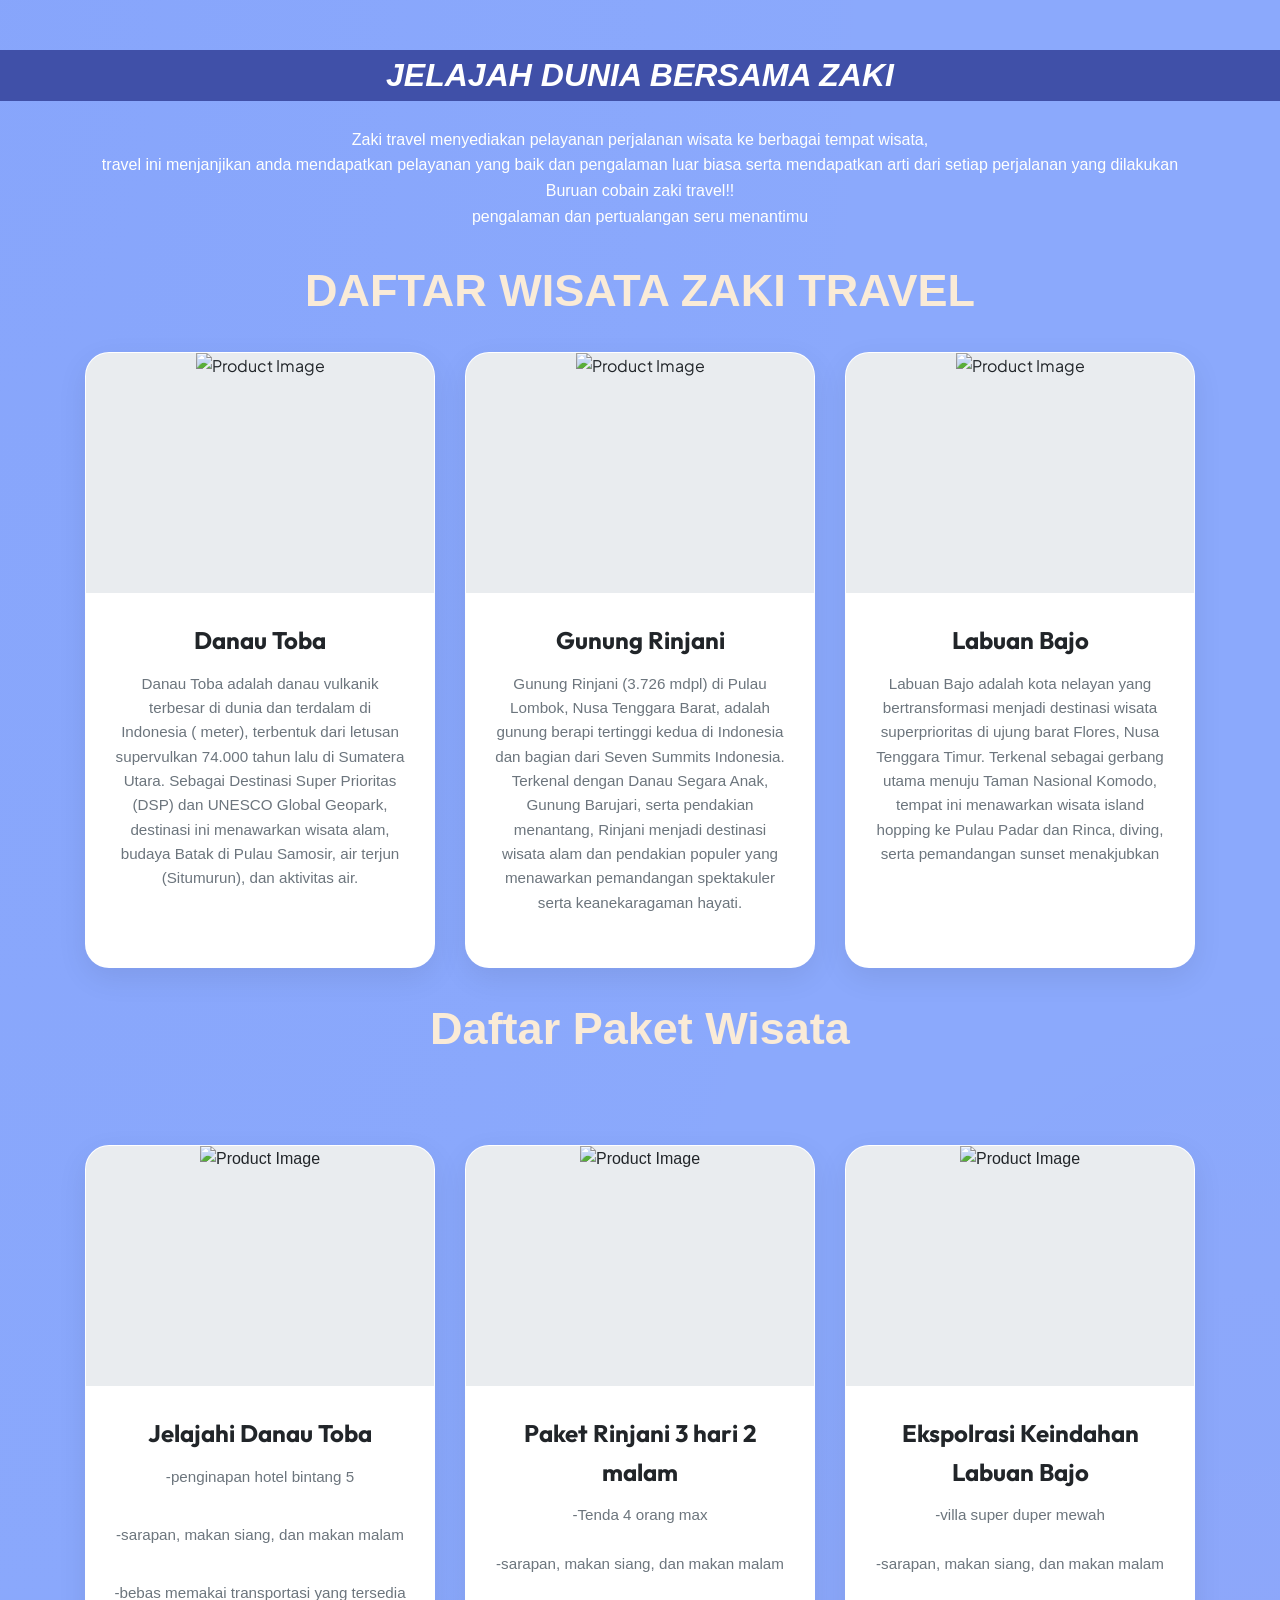
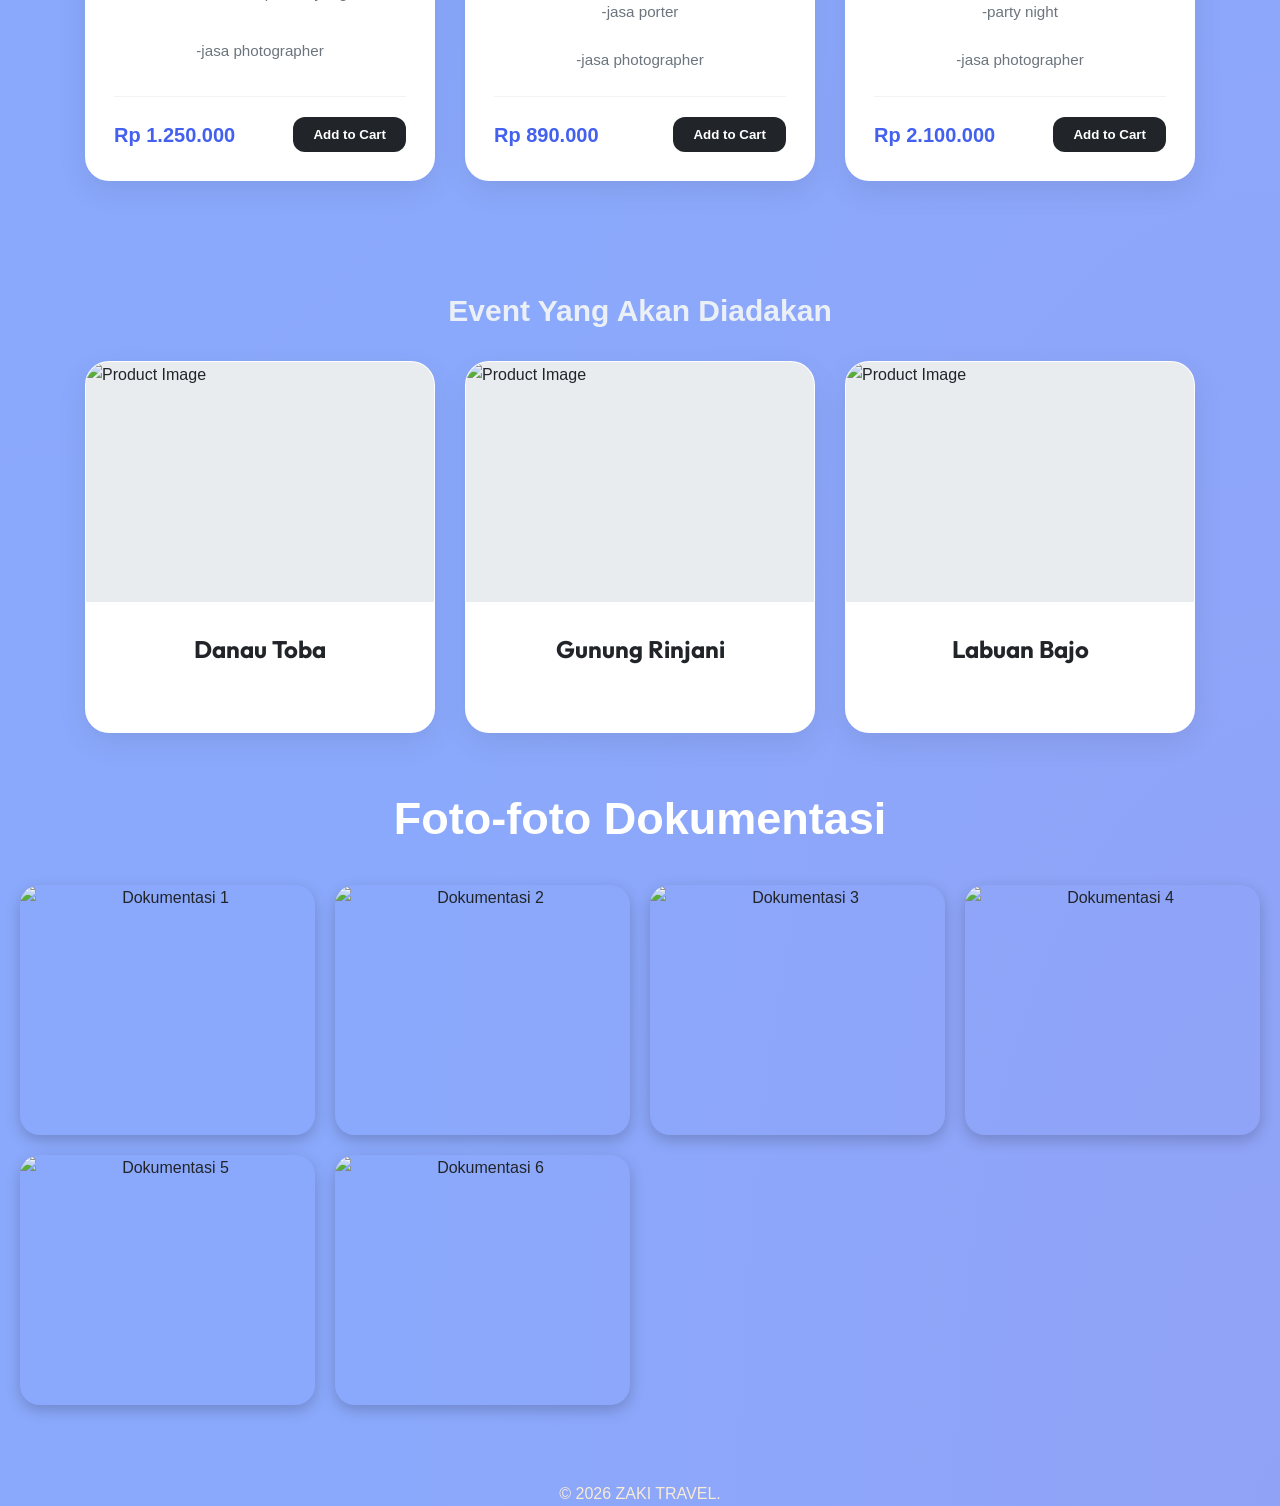
==== index.html @ 7171a6ab "menambahkan responsive mobile pada web" ====
<!DOCTYPE html>
<html lang="en">
<head>
    <meta charset="UTF-8">
    <meta name="viewport" content="width=device-width, initial-scale=1.0">
    <meta http-equiv=""X-UA-Compatible" content ="ie=ede">
    <title>Latihan minggu 4</title>
    <link rel="stylesheet" href="style1.css">
    <link
        href="https://fonts.googleapis.com/css2?family=Outfit:wght@300;400;600;800&family=Plus+Jakarta+Sans:wght@300;400;500;600;700&display=swap"
        rel="stylesheet">
</head>

<body>
    <header>
        <div style="background-color:rgb(64, 80, 168);"><h1><center><span style="color:rgb(255, 255, 255);">JELAJAH DUNIA BERSAMA ZAKI</span></center></h1></div>
        <br>
        <center><p>Zaki travel menyediakan pelayanan perjalanan wisata ke berbagai tempat wisata, </p></center>
        <center><p>travel ini menjanjikan anda mendapatkan pelayanan yang baik dan pengalaman luar biasa serta mendapatkan arti dari setiap perjalanan yang dilakukan</p></center>
        <center><p>Buruan cobain zaki travel!!</p></center>
        <center><p>pengalaman dan pertualangan seru menantimu</p></center>
        <br>
        <h2>DAFTAR WISATA ZAKI TRAVEL</h2>
        <br>
    </header>
    <main>
        <article>
        <main class="product-grid">
             <div class="product-card">
                <div class="image-box">
                    <img src="gambar random/dantob.jpg" alt="Product Image">
                </div>
                <div class="content">
                    <h2 class="nama-barang">Danau Toba</h2>
                    <p class="deskripsi-barang">Danau Toba adalah danau vulkanik terbesar di dunia dan terdalam di Indonesia (
 meter), terbentuk dari letusan supervulkan 74.000 tahun lalu di Sumatera Utara. Sebagai Destinasi Super Prioritas (DSP) dan UNESCO Global Geopark, destinasi ini menawarkan wisata alam, budaya Batak di Pulau Samosir, air terjun (Situmurun), dan aktivitas air. </p>
                </div>
            </div>

             <div class="product-card">
                <div class="image-box">
                    <img src="gambar random/gunung.webp" alt="Product Image">
                </div>
                <div class="content">
                    <h2 class="nama-barang">Gunung Rinjani</h2>
                    <p class="deskripsi-barang">Gunung Rinjani (3.726 mdpl) di Pulau Lombok, Nusa Tenggara Barat, adalah gunung berapi tertinggi kedua di Indonesia dan bagian dari Seven Summits Indonesia. Terkenal dengan Danau Segara Anak, Gunung Barujari, serta pendakian menantang, Rinjani menjadi destinasi wisata alam dan pendakian populer yang menawarkan pemandangan spektakuler serta keanekaragaman hayati. 
                    </p>
                </div>
            </div>

                         <div class="product-card">
                <div class="image-box">
                    <img src="gambar random/lajo.jpg" alt="Product Image">
                </div>
                <div class="content">
                    <h2 class="nama-barang">Labuan Bajo</h2>
                    <p class="deskripsi-barang">Labuan Bajo adalah kota nelayan yang bertransformasi menjadi destinasi wisata superprioritas di ujung barat Flores, Nusa Tenggara Timur. Terkenal sebagai gerbang utama menuju Taman Nasional Komodo, tempat ini menawarkan wisata island hopping ke Pulau Padar dan Rinca, diving, serta pemandangan sunset menakjubkan
                    </p>
                </div>
            </div>
        </main>
         
        </article>
        <section>
            <br>
            <h2>Daftar Paket Wisata</h2>
            <div class="page-wrapper">
 
        <main class="product-grid">
            <div class="product-card">
                <div class="image-box">
                    <img src="gambar random/dantob.jpg" alt="Product Image">
                </div>
                <div class="content">
                    <h2 class="nama-barang">Jelajahi Danau Toba</h2>
                    <p class="deskripsi-barang">-penginapan hotel bintang 5</p>
                    <p class="deskripsi-barang">-sarapan, makan siang, dan makan malam</p>
                    <p class="deskripsi-barang">-bebas memakai transportasi yang tersedia</p>
                    <p class="deskripsi-barang">-jasa photographer</p>
                    <div class="footer">
                        <span class="harga-barang">Rp 1.250.000</span>
                        <button class="buy-btn">Add to Cart</button>
                    </div>
                </div>
            </div>
 
            <div class="product-card">
                <div class="image-box">
                    <img src="gambar random/gunung.webp" alt="Product Image">
                </div>
                <div class="content">
                    <h2 class="nama-barang">Paket Rinjani 3 hari 2 malam</h2>
                    <p class="deskripsi-barang">-Tenda 4 orang max</p>
                    <p class="deskripsi-barang">-sarapan, makan siang, dan makan malam</p>
                    <p class="deskripsi-barang">-jasa porter</p>
                    <p class="deskripsi-barang">-jasa photographer</p>
                    <div class="footer">
                        <span class="harga-barang">Rp 890.000</span>
                        <button class="buy-btn">Add to Cart</button>
                    </div>
                </div>
            </div>
 
            <div class="product-card">
                <div class="image-box">
                    <img src="gambar random/lajo.jpg" alt="Product Image">
                </div>
                <div class="content">
                    <h2 class="nama-barang">Ekspolrasi Keindahan Labuan Bajo</h2>
                    <p class="deskripsi-barang">-villa super duper mewah</p>
                    <p class="deskripsi-barang">-sarapan, makan siang, dan makan malam</p>
                    <p class="deskripsi-barang">-party night</p>
                    <p class="deskripsi-barang">-jasa photographer</p>
                    <div class="footer">
                        <span class="harga-barang">Rp 2.100.000</span>
                        <button class="buy-btn">Add to Cart</button>
                    </div>
                </div>
            </div>
        </main>
    </div>
           
        </section>
        <br>
        <aside>
            <h3>Event Yang Akan Diadakan</h3>
            <br>
                    <main class="product-grid">
             <div class="product-card">
                <div class="image-box">
                    <img src="gambar random/lomba dantob.jpg" alt="Product Image">
                </div>
                <div class="content">
                    <h2 class="nama-barang">Danau Toba</h2>
                    <p class="deskripsi-barang">
                    </p>
                </div>
            </div>

             <div class="product-card">
                <div class="image-box">
                    <img src="gambar random/camp.jfif" alt="Product Image">
                </div>
                <div class="content">
                    <h2 class="nama-barang">Gunung Rinjani</h2>
                    <p class="deskripsi-barang">
                    </p>
                </div>
            </div>

                         <div class="product-card">
                <div class="image-box">
                    <img src="gambar random/tari.jpg" alt="Product Image">
                </div>
                <div class="content">
                    <h2 class="nama-barang">Labuan Bajo</h2>
                    <p class="deskripsi-barang">
                    </p>
                </div>
            </div>
        </main>
    <section class="dokumentasi">
    <h2>Foto-foto Dokumentasi</h2>

    <div class="galeri-grid">

        <div class="foto-item">
            <img src="gambar random/dantob.jpg" alt="Dokumentasi 1">
        </div>

        <div class="foto-item">
            <img src="gambar random/gunung.webp" alt="Dokumentasi 2">
        </div>

        <div class="foto-item">
            <img src="gambar random/lajo.jpg" alt="Dokumentasi 3">
        </div>

        <div class="foto-item">
            <img src="gambar random/lomba dantob.jpg" alt="Dokumentasi 4">
        </div>

        <div class="foto-item">
            <img src="gambar random/camp.jfif" alt="Dokumentasi 5">
        </div>

        <div class="foto-item">
            <img src="gambar random/tari.jpg" alt="Dokumentasi 6">
        </div>

    </div>
</section>

    <br>
    <footer>
        <P><center>&copy; 2026 ZAKI TRAVEL.</center></P>
    </footer>

</body>
</html>
---- style1.css ----
h1 {
    font-size: 36;
    text-align: center;
    margin-top: 50px;
    font-style:italic;
    font-family:'Gill Sans', 'Gill Sans MT', Calibri, 'Trebuchet MS', sans-serif;
    padding: 5;
}

ul {
    margin: 20px 0;
    padding: 0;
    list-style: none;
    color: rgb(124, 32, 211);
}

h2{
    font-family: 'Segoe UI', Tahoma, Geneva, Verdana, sans-serif;
    color: antiquewhite;
    text-align: center;
    font-size: 45px;
}

h3{
    text-align: center;
}
li {
    text-align: center;
}
p {
    font-size: 45;
    color: rgb(255, 255, 253);
    font-family: 'Trebuchet MS', 'Lucida Sans Unicode', 'Lucida Grande', 'Lucida Sans', Arial, sans-serif;
}

h3 {
    color: rgb(235, 240, 247);
    font-size: 30px;
}

footer {
    color: antiquewhite;
}

article{
    text-align: center;
}

section{
    text-align: center;
    font-family: 'Segoe UI', Tahoma, Geneva, Verdana, sans-serif;
}
 aside{
    font-family: 'Segoe UI', Tahoma, Geneva, Verdana, sans-serif;
 }

 /* Design System Variables */
:root {
    --primary: #4361ee;
    --primary-light: #4895ef;
    --secondary: #3f37c9;
    --accent: #f72585;
    --dark: #212529;
    --light: #f8f9fa;
    --white: #ffffff;
    --shadow: 0 10px 30px rgba(0, 0, 0, 0.08);
    --shadow-hover: 0 20px 50px rgba(67, 97, 238, 0.15);
    --transition: all 0.4s cubic-bezier(0.4, 0, 0.2, 1);
    --radius: 24px;
}
 
* {
    margin: 0;
    padding: 0;
    box-sizing: border-box;
}
 
body {
    background-color: #8ba9fc;
    font-family: 'Plus Jakarta Sans', sans-serif;
    background-image:
        radial-gradient(at 0% 0%, rgba(67, 97, 238, 0.05) 0px, transparent 50%),
        radial-gradient(at 100% 100%, rgba(247, 37, 133, 0.05) 0px, transparent 50%);
    color: var(--dark);
    line-height: 1.6;
    min-height: 100vh;
}
 
.page-wrapper {
    max-width: 1200px;
    margin: 0 auto;
    padding: 80px 20px;
}
 
 
.page-header {
    text-align: center;
    margin-bottom: 60px;
}
 
.page-header h1 {
    font-family: 'Outfit', sans-serif;
    font-size: 3rem;
    font-weight: 800;
    margin-bottom: 12px;
    color: var(--dark);
    letter-spacing: -1px;
}
 
.page-header .highlight {
    background: linear-gradient(90deg, var(--primary), var(--accent));
    -webkit-background-clip: text;
    -webkit-text-fill-color: transparent;
}
 
.page-header p {
    color: #6c757d;
    font-size: 1.1rem;
    font-weight: 500;
}
 
 
.product-grid {
    display: flex;
    flex-wrap: wrap;
    justify-content: center;
    gap: 30px;
}
 
 
.product-card {
    background: var(--white);
    width: 350px;
    border-radius: var(--radius);
    overflow: hidden;
    box-shadow: var(--shadow);
    transition: var(--transition);
    border: 1px solid rgba(255, 255, 255, 0.5);
    position: relative;
    display: flex;
    flex-direction: column;
}
 
.product-card:hover {
    transform: translateY(-12px);
    box-shadow: var(--shadow-hover);
}
 
.image-box {
    position: relative;
    height: 240px;
    overflow: hidden;
    background: #e9ecef;
}
 
.image-box img {
    width: 100%;
    height: 100%;
    object-fit: cover;
    transition: var(--transition);
}
 
.product-card:hover .image-box img {
    transform: scale(1.1);
}
 
.badge {
    position: absolute;
    top: 20px;
    right: 20px;
    background: var(--primary);
    color: var(--white);
    padding: 6px 16px;
    border-radius: 50px;
    font-size: 0.75rem;
    font-weight: 700;
    text-transform: uppercase;
    letter-spacing: 0.5px;
    box-shadow: 0 4px 12px rgba(67, 97, 238, 0.3);
}
 
.badge.sale {
    background: var(--accent);
    box-shadow: 0 4px 12px rgba(247, 37, 133, 0.3);
}
 
.content {
    padding: 28px;
    flex-grow: 1;
    display: flex;
    flex-direction: column;
}
 
.nama-barang {
    font-family: 'Outfit', sans-serif;
    font-size: 1.5rem;
    font-weight: 700;
    margin-bottom: 12px;
    color: var(--dark);
}
 
.deskripsi-barang {
    color: #6c757d;
    font-size: 0.95rem;
    margin-bottom: 24px;
    flex-grow: 1;
}
 
.footer {
    display: flex;
    align-items: center;
    justify-content: space-between;
    padding-top: 20px;
    border-top: 1px solid #f1f3f5;
}
 
.harga-barang {
    color: var(--primary);
    font-size: 1.25rem;
    font-weight: 800;
}
 
.buy-btn {
    background: var(--dark);
    color: var(--white);
    border: none;
    padding: 10px 20px;
    border-radius: 12px;
    font-weight: 600;
    cursor: pointer;
    transition: var(--transition);
}
 
.buy-btn:hover {
    background: var(--primary);
    transform: scale(1.05);
    box-shadow: 0 5px 15px rgba(67, 97, 238, 0.3);
}
 
@media (max-width: 768px) {
    .page-header h1 {
        font-size: 2.2rem;
    }
 
    .product-card {
        width: 100%;
        max-width: 400px;
    }
}

.tes {
    text-align: center;
}

/* FOTO DOKUMENTASI */

.dokumentasi {
    padding: 50px 20px;
    text-align: center;
}

.dokumentasi h2 {
    margin-bottom: 30px;
    color: white;
}

.galeri-grid {
    display: grid;
    grid-template-columns: repeat(auto-fit, minmax(250px, 1fr));
    gap: 20px;
}

.foto-item {
    overflow: hidden;
    border-radius: 20px;
    box-shadow: 0 5px 15px rgba(0,0,0,0.2);
    transition: 0.3s;
}

.foto-item img {
    width: 100%;
    height: 250px;
    object-fit: cover;
    display: block;
    transition: 0.3s;
}

.foto-item:hover img {
    transform: scale(1.08);
}

/* RESPONSIVE MOBILE */
@media screen and (max-width: 768px){

    h1{
        font-size: 24px;
        margin-top: 20px;
    }

    h2{
        font-size: 28px;
    }

    h3{
        font-size: 22px;
    }

    p{
        font-size: 16px;
        padding: 0 10px;
    }

    .product-grid{
        flex-direction: column;
        align-items: center;
        gap: 20px;
    }

    .product-card{
        width: 95%;
        max-width: 400px;
    }

    .content{
        padding: 20px;
    }

    .nama-barang{
        font-size: 1.2rem;
    }

    .deskripsi-barang{
        font-size: 0.9rem;
    }

    .footer{
        flex-direction: column;
        gap: 10px;
    }

    .buy-btn{
        width: 100%;
    }

    .galeri-grid{
        grid-template-columns: repeat(2,1fr);
        gap: 10px;
    }

    .foto-item img{
        height: 150px;
    }
}
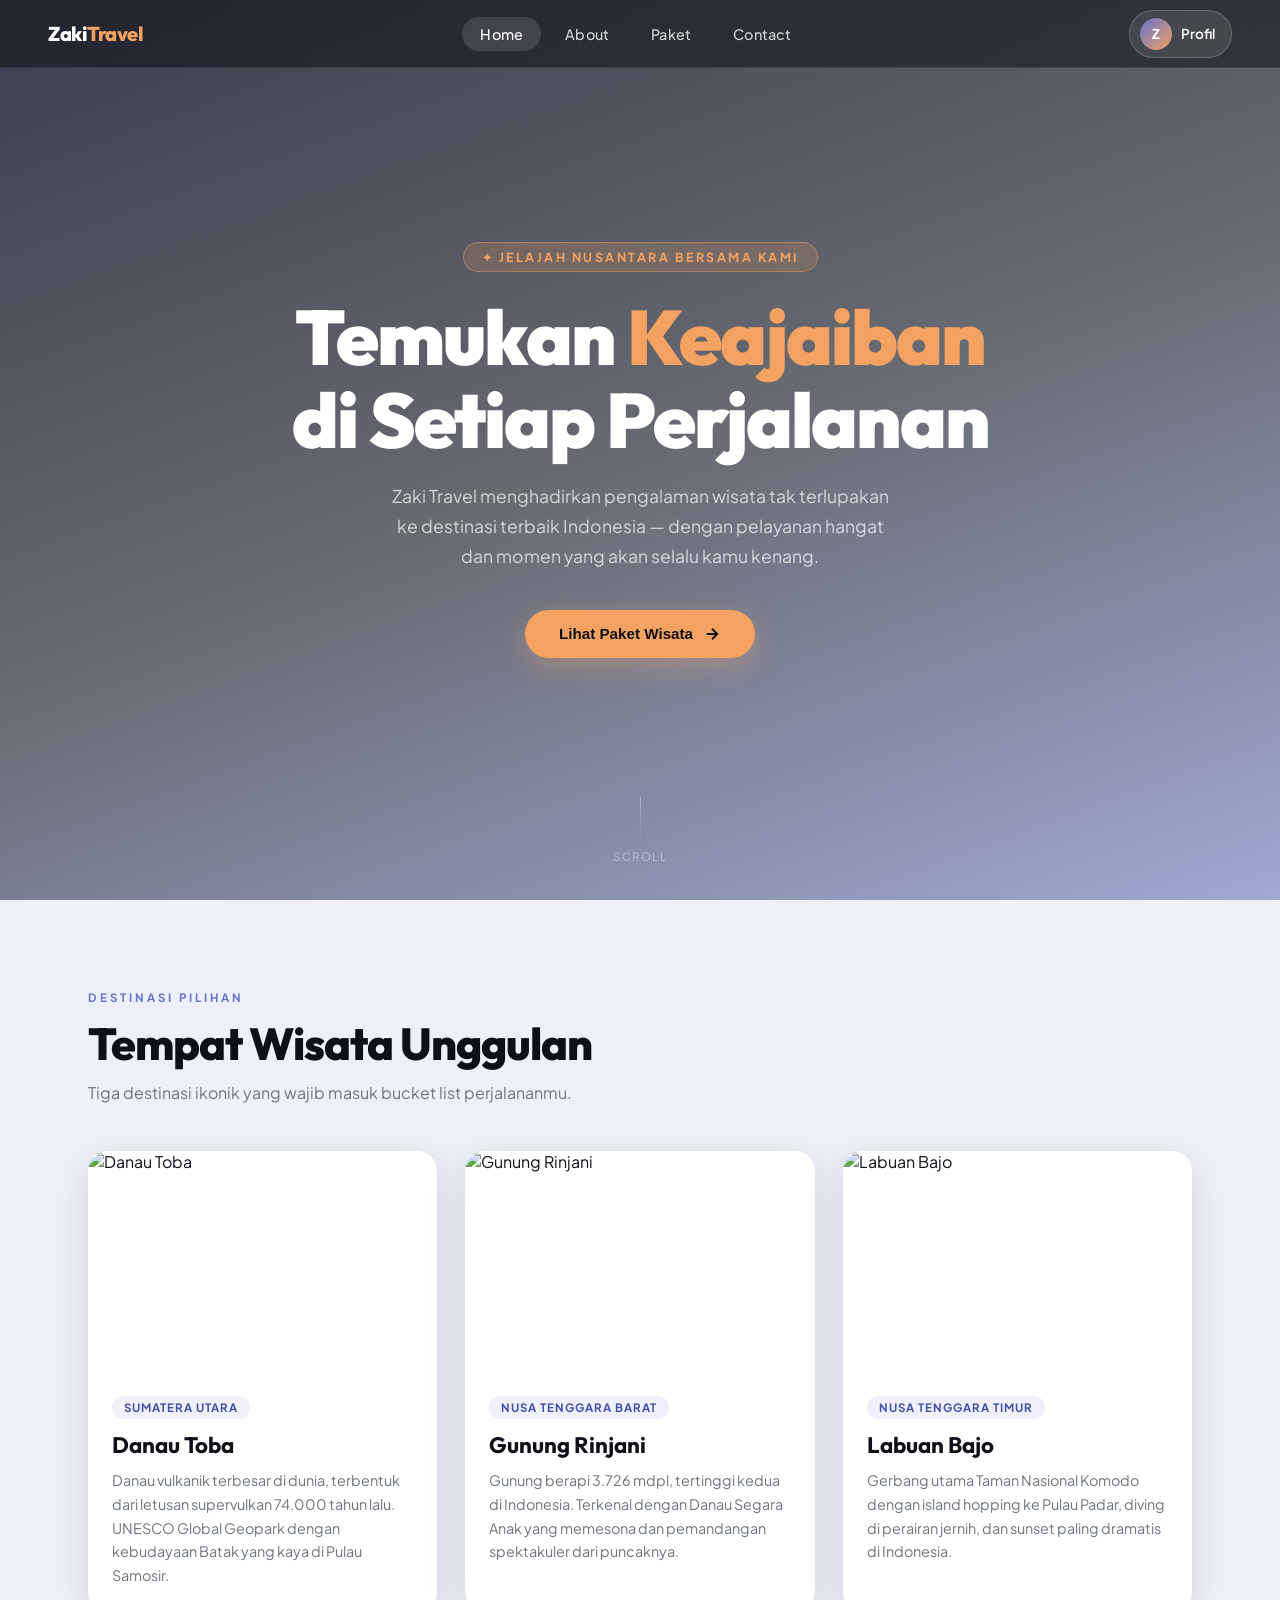
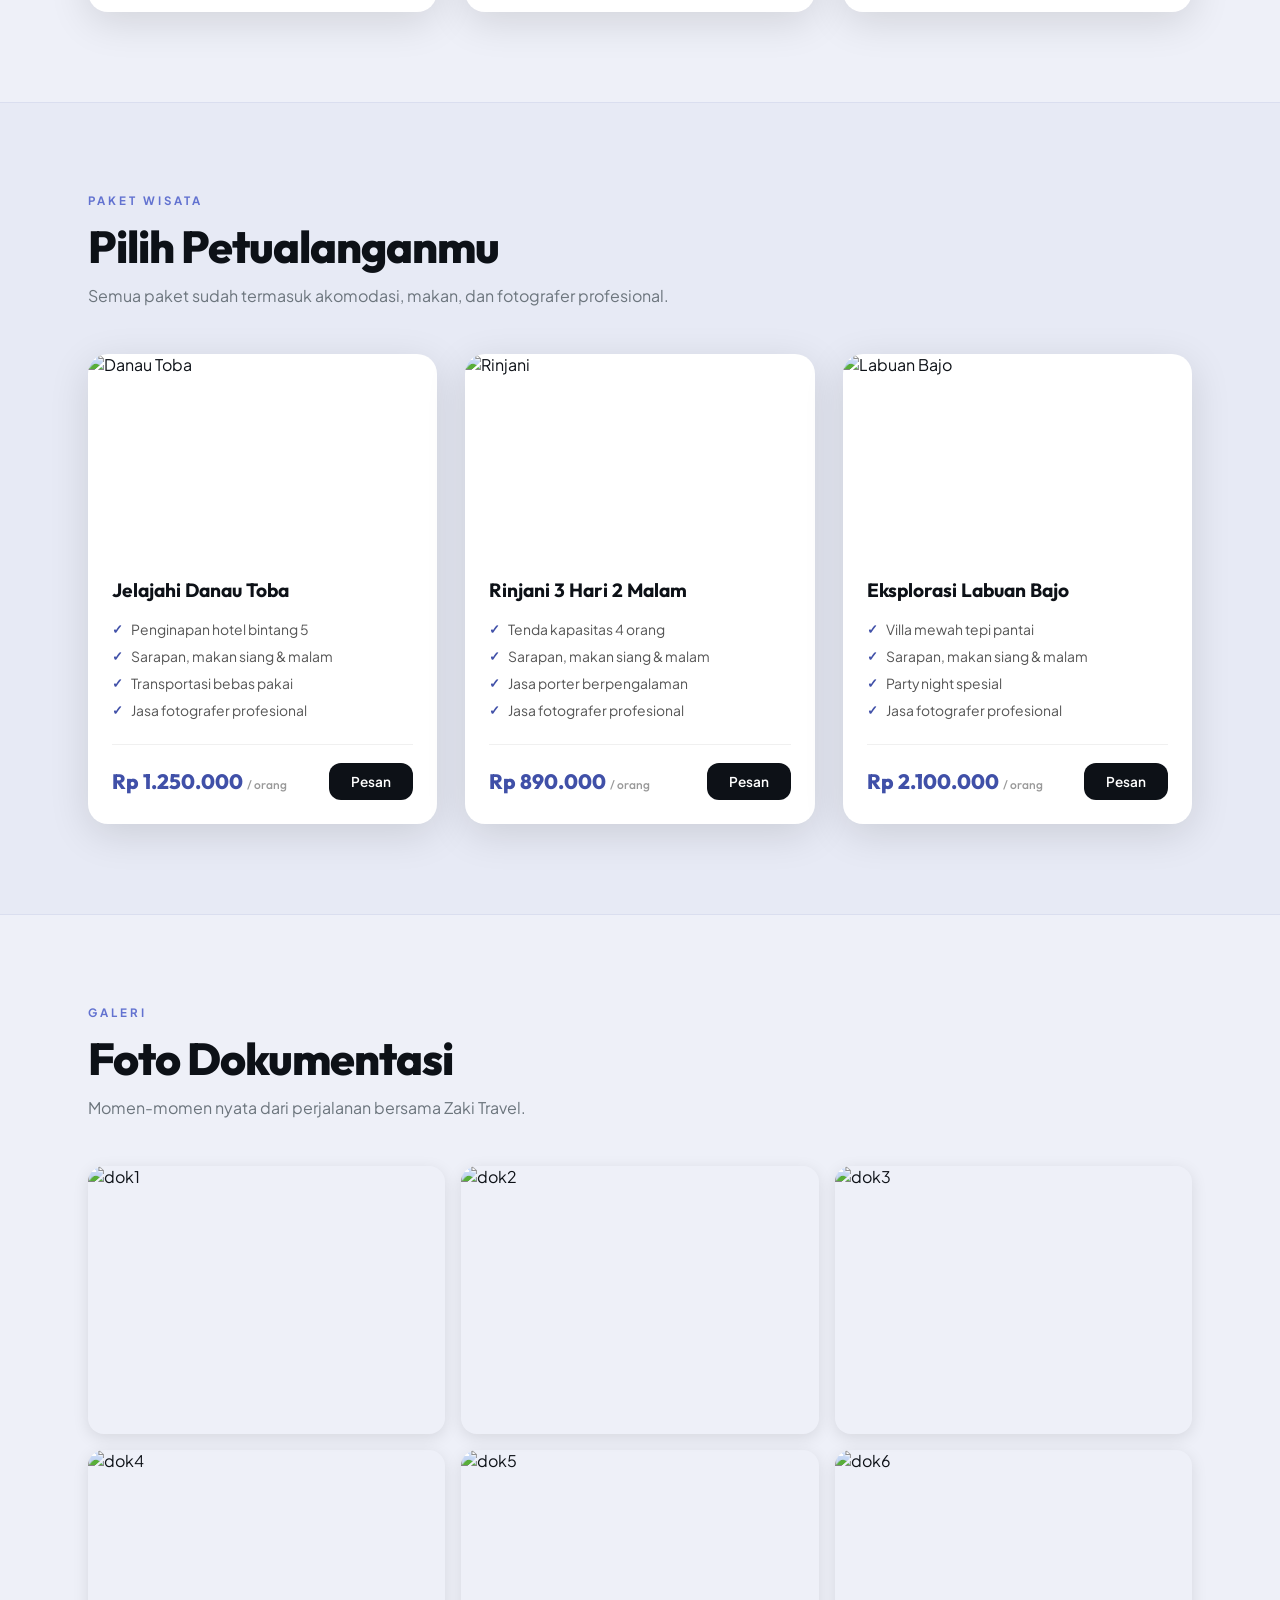
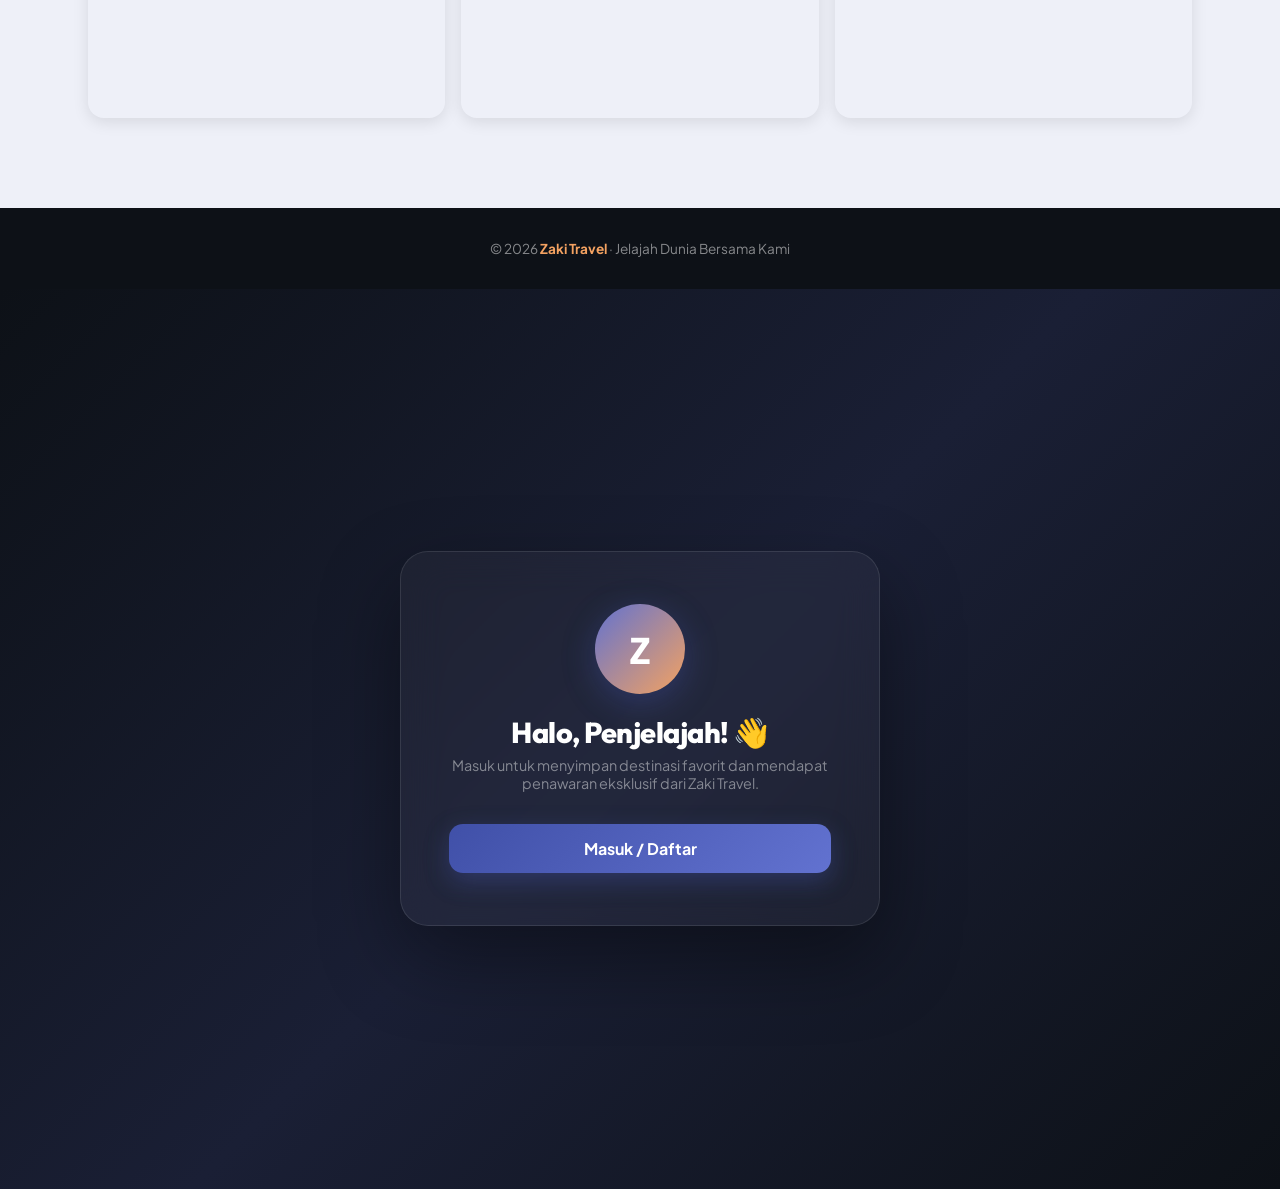
==== commit 9047cb13: "Mengupdate proyek jelajah dunia" ====
--- a/index.html
+++ b/index.html
@@ -1,200 +1,277 @@
 <!DOCTYPE html>
-<html lang="en">
+<html lang="id">
 <head>
     <meta charset="UTF-8">
     <meta name="viewport" content="width=device-width, initial-scale=1.0">
-    <meta http-equiv=""X-UA-Compatible" content ="ie=ede">
-    <title>Latihan minggu 4</title>
-    <link rel="stylesheet" href="style1.css">
-    <link
-        href="https://fonts.googleapis.com/css2?family=Outfit:wght@300;400;600;800&family=Plus+Jakarta+Sans:wght@300;400;500;600;700&display=swap"
-        rel="stylesheet">
+    <title>Jelajah Dunia Bersama Zaki</title>
+    <link href="https://fonts.googleapis.com/css2?family=Outfit:wght@300;400;600;800;900&family=Plus+Jakarta+Sans:wght@300;400;500;600;700&display=swap" rel="stylesheet">
+    <link rel="stylesheet" href="style.css">
 </head>
-
 <body>
-    <header>
-        <div style="background-color:rgb(64, 80, 168);"><h1><center><span style="color:rgb(255, 255, 255);">JELAJAH DUNIA BERSAMA ZAKI</span></center></h1></div>
-        <br>
-        <center><p>Zaki travel menyediakan pelayanan perjalanan wisata ke berbagai tempat wisata, </p></center>
-        <center><p>travel ini menjanjikan anda mendapatkan pelayanan yang baik dan pengalaman luar biasa serta mendapatkan arti dari setiap perjalanan yang dilakukan</p></center>
-        <center><p>Buruan cobain zaki travel!!</p></center>
-        <center><p>pengalaman dan pertualangan seru menantimu</p></center>
-        <br>
-        <h2>DAFTAR WISATA ZAKI TRAVEL</h2>
-        <br>
-    </header>
-    <main>
-        <article>
-        <main class="product-grid">
-             <div class="product-card">
-                <div class="image-box">
-                    <img src="gambar random/dantob.jpg" alt="Product Image">
-                </div>
-                <div class="content">
-                    <h2 class="nama-barang">Danau Toba</h2>
-                    <p class="deskripsi-barang">Danau Toba adalah danau vulkanik terbesar di dunia dan terdalam di Indonesia (
- meter), terbentuk dari letusan supervulkan 74.000 tahun lalu di Sumatera Utara. Sebagai Destinasi Super Prioritas (DSP) dan UNESCO Global Geopark, destinasi ini menawarkan wisata alam, budaya Batak di Pulau Samosir, air terjun (Situmurun), dan aktivitas air. </p>
-                </div>
-            </div>
-
-             <div class="product-card">
-                <div class="image-box">
-                    <img src="gambar random/gunung.webp" alt="Product Image">
-                </div>
-                <div class="content">
-                    <h2 class="nama-barang">Gunung Rinjani</h2>
-                    <p class="deskripsi-barang">Gunung Rinjani (3.726 mdpl) di Pulau Lombok, Nusa Tenggara Barat, adalah gunung berapi tertinggi kedua di Indonesia dan bagian dari Seven Summits Indonesia. Terkenal dengan Danau Segara Anak, Gunung Barujari, serta pendakian menantang, Rinjani menjadi destinasi wisata alam dan pendakian populer yang menawarkan pemandangan spektakuler serta keanekaragaman hayati. 
-                    </p>
-                </div>
-            </div>
-
-                         <div class="product-card">
-                <div class="image-box">
-                    <img src="gambar random/lajo.jpg" alt="Product Image">
-                </div>
-                <div class="content">
-                    <h2 class="nama-barang">Labuan Bajo</h2>
-                    <p class="deskripsi-barang">Labuan Bajo adalah kota nelayan yang bertransformasi menjadi destinasi wisata superprioritas di ujung barat Flores, Nusa Tenggara Timur. Terkenal sebagai gerbang utama menuju Taman Nasional Komodo, tempat ini menawarkan wisata island hopping ke Pulau Padar dan Rinca, diving, serta pemandangan sunset menakjubkan
-                    </p>
-                </div>
-            </div>
-        </main>
-         
-        </article>
-        <section>
-            <br>
-            <h2>Daftar Paket Wisata</h2>
-            <div class="page-wrapper">
- 
-        <main class="product-grid">
-            <div class="product-card">
-                <div class="image-box">
-                    <img src="gambar random/dantob.jpg" alt="Product Image">
-                </div>
-                <div class="content">
-                    <h2 class="nama-barang">Jelajahi Danau Toba</h2>
-                    <p class="deskripsi-barang">-penginapan hotel bintang 5</p>
-                    <p class="deskripsi-barang">-sarapan, makan siang, dan makan malam</p>
-                    <p class="deskripsi-barang">-bebas memakai transportasi yang tersedia</p>
-                    <p class="deskripsi-barang">-jasa photographer</p>
-                    <div class="footer">
-                        <span class="harga-barang">Rp 1.250.000</span>
-                        <button class="buy-btn">Add to Cart</button>
-                    </div>
-                </div>
-            </div>
- 
-            <div class="product-card">
-                <div class="image-box">
-                    <img src="gambar random/gunung.webp" alt="Product Image">
-                </div>
-                <div class="content">
-                    <h2 class="nama-barang">Paket Rinjani 3 hari 2 malam</h2>
-                    <p class="deskripsi-barang">-Tenda 4 orang max</p>
-                    <p class="deskripsi-barang">-sarapan, makan siang, dan makan malam</p>
-                    <p class="deskripsi-barang">-jasa porter</p>
-                    <p class="deskripsi-barang">-jasa photographer</p>
-                    <div class="footer">
-                        <span class="harga-barang">Rp 890.000</span>
-                        <button class="buy-btn">Add to Cart</button>
-                    </div>
-                </div>
-            </div>
- 
-            <div class="product-card">
-                <div class="image-box">
-                    <img src="gambar random/lajo.jpg" alt="Product Image">
-                </div>
-                <div class="content">
-                    <h2 class="nama-barang">Ekspolrasi Keindahan Labuan Bajo</h2>
-                    <p class="deskripsi-barang">-villa super duper mewah</p>
-                    <p class="deskripsi-barang">-sarapan, makan siang, dan makan malam</p>
-                    <p class="deskripsi-barang">-party night</p>
-                    <p class="deskripsi-barang">-jasa photographer</p>
-                    <div class="footer">
-                        <span class="harga-barang">Rp 2.100.000</span>
-                        <button class="buy-btn">Add to Cart</button>
-                    </div>
-                </div>
-            </div>
-        </main>
+
+<div id="main-page" class="page active">
+
+    <nav>
+        <div class="nav-logo">Zaki<span>Travel</span></div>
+        <ul>
+            <li><a href="#home" class="active">Home</a></li>
+            <li><a href="#about">About</a></li>
+            <li><a href="#product">Paket</a></li>
+            <li><a href="#contact">Contact</a></li>
+        </ul>
+        <button class="profile-btn" onclick="showProfile()">
+            <div class="profile-avatar">Z</div>
+            Profil
+        </button>
+    </nav>
+
+    <section class="hero" id="home">
+        <div class="hero-bg"></div>
+        <div class="hero-overlay"></div>
+        <div class="hero-content">
+            <div class="hero-eyebrow">✦ Jelajah Nusantara Bersama Kami</div>
+            <h1 class="hero-title">
+                Temukan <span class="gold">Keajaiban</span><br>di Setiap Perjalanan
+            </h1>
+            <p class="hero-sub">
+                Zaki Travel menghadirkan pengalaman wisata tak terlupakan ke destinasi terbaik Indonesia — dengan pelayanan hangat dan momen yang akan selalu kamu kenang.
+            </p>
+            <button class="hero-cta" onclick="document.getElementById('product').scrollIntoView({behavior:'smooth'})">
+                Lihat Paket Wisata
+                <svg width="18" height="18" fill="none" stroke="currentColor" stroke-width="2.5" viewBox="0 0 24 24">
+                    <path d="M5 12h14M12 5l7 7-7 7"/>
+                </svg>
+            </button>
+        </div>
+        <div class="hero-scroll">
+            <div class="scroll-line"></div>
+            scroll
+        </div>
+    </section>
+
+    <div class="main-content">
+
+        <div id="about" class="section">
+            <p class="section-label">Destinasi Pilihan</p>
+            <h2 class="section-title">Tempat Wisata Unggulan</h2>
+            <p class="section-sub">Tiga destinasi ikonik yang wajib masuk bucket list perjalananmu.</p>
+            <div class="card-grid">
+
+                <div class="dest-card">
+                    <div class="dest-img">
+                        <img src="https://images.unsplash.com/photo-1596422846543-75c6fc197f07?w=600&q=80" alt="Danau Toba">
+                    </div>
+                    <div class="dest-body">
+                        <span class="dest-tag">Sumatera Utara</span>
+                        <h3 class="dest-name">Danau Toba</h3>
+                        <p class="dest-desc">Danau vulkanik terbesar di dunia, terbentuk dari letusan supervulkan 74.000 tahun lalu. UNESCO Global Geopark dengan kebudayaan Batak yang kaya di Pulau Samosir.</p>
+                    </div>
+                </div>
+
+                <div class="dest-card">
+                    <div class="dest-img">
+                        <img src="https://images.unsplash.com/photo-1555400038-63f5ba517a47?w=600&q=80" alt="Gunung Rinjani">
+                    </div>
+                    <div class="dest-body">
+                        <span class="dest-tag">Nusa Tenggara Barat</span>
+                        <h3 class="dest-name">Gunung Rinjani</h3>
+                        <p class="dest-desc">Gunung berapi 3.726 mdpl, tertinggi kedua di Indonesia. Terkenal dengan Danau Segara Anak yang memesona dan pemandangan spektakuler dari puncaknya.</p>
+                    </div>
+                </div>
+
+                <div class="dest-card">
+                    <div class="dest-img">
+                        <img src="https://images.unsplash.com/photo-1537996194471-e657df975ab4?w=600&q=80" alt="Labuan Bajo">
+                    </div>
+                    <div class="dest-body">
+                        <span class="dest-tag">Nusa Tenggara Timur</span>
+                        <h3 class="dest-name">Labuan Bajo</h3>
+                        <p class="dest-desc">Gerbang utama Taman Nasional Komodo dengan island hopping ke Pulau Padar, diving di perairan jernih, dan sunset paling dramatis di Indonesia.</p>
+                    </div>
+                </div>
+
+            </div>
+        </div>
+
+        <div id="product" style="background: rgba(64,80,168,0.04); border-top: 1px solid rgba(64,80,168,0.08); border-bottom: 1px solid rgba(64,80,168,0.08);">
+            <div class="section">
+                <p class="section-label">Paket Wisata</p>
+                <h2 class="section-title">Pilih Petualanganmu</h2>
+                <p class="section-sub">Semua paket sudah termasuk akomodasi, makan, dan fotografer profesional.</p>
+                <div class="card-grid">
+
+                    <div class="pkg-card">
+                        <div class="pkg-img">
+                            <img src="https://images.unsplash.com/photo-1596422846543-75c6fc197f07?w=600&q=80" alt="Danau Toba">
+                        </div>
+                        <div class="pkg-body">
+                            <h3 class="pkg-name">Jelajahi Danau Toba</h3>
+                            <ul class="pkg-features">
+                                <li>Penginapan hotel bintang 5</li>
+                                <li>Sarapan, makan siang & malam</li>
+                                <li>Transportasi bebas pakai</li>
+                                <li>Jasa fotografer profesional</li>
+                            </ul>
+                            <div class="pkg-footer">
+                                <div class="pkg-price">Rp 1.250.000 <span>/ orang</span></div>
+                                <button class="buy-btn">Pesan</button>
+                            </div>
+                        </div>
+                    </div>
+
+                    <div class="pkg-card">
+                        <div class="pkg-img">
+                            <img src="https://images.unsplash.com/photo-1555400038-63f5ba517a47?w=600&q=80" alt="Rinjani">
+                        </div>
+                        <div class="pkg-body">
+                            <h3 class="pkg-name">Rinjani 3 Hari 2 Malam</h3>
+                            <ul class="pkg-features">
+                                <li>Tenda kapasitas 4 orang</li>
+                                <li>Sarapan, makan siang & malam</li>
+                                <li>Jasa porter berpengalaman</li>
+                                <li>Jasa fotografer profesional</li>
+                            </ul>
+                            <div class="pkg-footer">
+                                <div class="pkg-price">Rp 890.000 <span>/ orang</span></div>
+                                <button class="buy-btn">Pesan</button>
+                            </div>
+                        </div>
+                    </div>
+
+                    <div class="pkg-card">
+                        <div class="pkg-img">
+                            <img src="https://images.unsplash.com/photo-1537996194471-e657df975ab4?w=600&q=80" alt="Labuan Bajo">
+                        </div>
+                        <div class="pkg-body">
+                            <h3 class="pkg-name">Eksplorasi Labuan Bajo</h3>
+                            <ul class="pkg-features">
+                                <li>Villa mewah tepi pantai</li>
+                                <li>Sarapan, makan siang & malam</li>
+                                <li>Party night spesial</li>
+                                <li>Jasa fotografer profesional</li>
+                            </ul>
+                            <div class="pkg-footer">
+                                <div class="pkg-price">Rp 2.100.000 <span>/ orang</span></div>
+                                <button class="buy-btn">Pesan</button>
+                            </div>
+                        </div>
+                    </div>
+
+                </div>
+            </div>
+        </div>
+
+        <div id="contact" class="section">
+            <p class="section-label">Galeri</p>
+            <h2 class="section-title">Foto Dokumentasi</h2>
+            <p class="section-sub">Momen-momen nyata dari perjalanan bersama Zaki Travel.</p>
+            <div class="galeri-grid">
+                <div class="foto-item"><img src="https://images.unsplash.com/photo-1596422846543-75c6fc197f07?w=600&q=80" alt="dok1"></div>
+                <div class="foto-item"><img src="https://images.unsplash.com/photo-1555400038-63f5ba517a47?w=600&q=80" alt="dok2"></div>
+                <div class="foto-item"><img src="https://images.unsplash.com/photo-1537996194471-e657df975ab4?w=600&q=80" alt="dok3"></div>
+                <div class="foto-item"><img src="https://images.unsplash.com/photo-1516690561799-46d8f74f9abf?w=600&q=80" alt="dok4"></div>
+                <div class="foto-item"><img src="https://images.unsplash.com/photo-1506905925346-21bda4d32df4?w=600&q=80" alt="dok5"></div>
+                <div class="foto-item"><img src="https://images.unsplash.com/photo-1518548419970-58e3b4079ab2?w=600&q=80" alt="dok6"></div>
+            </div>
+        </div>
+
     </div>
-           
-        </section>
-        <br>
-        <aside>
-            <h3>Event Yang Akan Diadakan</h3>
-            <br>
-                    <main class="product-grid">
-             <div class="product-card">
-                <div class="image-box">
-                    <img src="gambar random/lomba dantob.jpg" alt="Product Image">
-                </div>
-                <div class="content">
-                    <h2 class="nama-barang">Danau Toba</h2>
-                    <p class="deskripsi-barang">
-                    </p>
-                </div>
-            </div>
-
-             <div class="product-card">
-                <div class="image-box">
-                    <img src="gambar random/camp.jfif" alt="Product Image">
-                </div>
-                <div class="content">
-                    <h2 class="nama-barang">Gunung Rinjani</h2>
-                    <p class="deskripsi-barang">
-                    </p>
-                </div>
-            </div>
-
-                         <div class="product-card">
-                <div class="image-box">
-                    <img src="gambar random/tari.jpg" alt="Product Image">
-                </div>
-                <div class="content">
-                    <h2 class="nama-barang">Labuan Bajo</h2>
-                    <p class="deskripsi-barang">
-                    </p>
-                </div>
-            </div>
-        </main>
-    <section class="dokumentasi">
-    <h2>Foto-foto Dokumentasi</h2>
-
-    <div class="galeri-grid">
-
-        <div class="foto-item">
-            <img src="gambar random/dantob.jpg" alt="Dokumentasi 1">
-        </div>
-
-        <div class="foto-item">
-            <img src="gambar random/gunung.webp" alt="Dokumentasi 2">
-        </div>
-
-        <div class="foto-item">
-            <img src="gambar random/lajo.jpg" alt="Dokumentasi 3">
-        </div>
-
-        <div class="foto-item">
-            <img src="gambar random/lomba dantob.jpg" alt="Dokumentasi 4">
-        </div>
-
-        <div class="foto-item">
-            <img src="gambar random/camp.jfif" alt="Dokumentasi 5">
-        </div>
-
-        <div class="foto-item">
-            <img src="gambar random/tari.jpg" alt="Dokumentasi 6">
+
+    <footer>
+        <p>&copy; 2026 <strong>Zaki Travel</strong> · Jelajah Dunia Bersama Kami</p>
+    </footer>
+
+</div>
+
+
+<div id="profile-page" class="page">
+
+    <button class="back-btn" onclick="showMain()">
+        <svg width="16" height="16" fill="none" stroke="currentColor" stroke-width="2.5" viewBox="0 0 24 24">
+            <path d="M19 12H5M12 19l-7-7 7-7"/>
+        </svg>
+        Kembali
+    </button>
+
+    <div class="profile-card">
+
+        <div id="profile-default">
+            <div class="profile-big-avatar">Z</div>
+            <h2>Halo, Penjelajah! 👋</h2>
+            <p>Masuk untuk menyimpan destinasi favorit dan mendapat penawaran eksklusif dari Zaki Travel.</p>
+            <button class="signin-btn" onclick="showForm()">Masuk / Daftar</button>
+        </div>
+
+        <div class="signin-form" id="signin-form">
+            <h3 class="form-title">Buat Akun</h3>
+            <p class="form-sub">Lengkapi data diri kamu untuk memulai petualangan</p>
+
+            <div class="form-group">
+                <label>Nama Lengkap</label>
+                <input type="text" placeholder="Contoh: Muhammad Zaki">
+            </div>
+
+            <div class="form-row">
+                <div class="form-group">
+                    <label>Username</label>
+                    <input type="text" placeholder="zaki123">
+                </div>
+                <div class="form-group">
+                    <label>Nomor HP</label>
+                    <input type="tel" placeholder="08xx-xxxx-xxxx">
+                </div>
+            </div>
+
+            <div class="form-group">
+                <label>Email</label>
+                <input type="email" placeholder="zaki@email.com">
+            </div>
+
+            <div class="form-group">
+                <label>Password</label>
+                <input type="password" placeholder="Min. 8 karakter">
+            </div>
+
+            <div class="form-row">
+                <div class="form-group">
+                    <label>Kota Asal</label>
+                    <input type="text" placeholder="Medan">
+                </div>
+                <div class="form-group">
+                    <label>Destinasi Favorit</label>
+                    <select>
+                        <option value="">Pilih destinasi</option>
+                        <option>Danau Toba</option>
+                        <option>Gunung Rinjani</option>
+                        <option>Labuan Bajo</option>
+                        <option>Lainnya</option>
+                    </select>
+                </div>
+            </div>
+
+            <div class="form-group">
+                <label>Tentang Kamu</label>
+                <textarea placeholder="Ceritakan sedikit tentang dirimu dan gaya travellingmu..."></textarea>
+            </div>
+
+            <button class="submit-btn" onclick="submitForm()">Daftar Sekarang 🚀</button>
+
+            <div class="divider"><hr><span>atau</span><hr></div>
+
+            <button class="signin-btn" style="background: rgba(255,255,255,0.07); box-shadow: none;" onclick="hideForm()">
+                Kembali
+            </button>
+        </div>
+
+        <div class="success-state" id="success-state">
+            <div class="success-icon">🎉</div>
+            <h3>Selamat Datang!</h3>
+            <p>Akunmu berhasil dibuat. Bersiaplah untuk petualangan seru bersama Zaki Travel!</p>
         </div>
 
     </div>
-</section>
-
-    <br>
-    <footer>
-        <P><center>&copy; 2026 ZAKI TRAVEL.</center></P>
-    </footer>
-
+</div>
+
+<script src="script.js"></script>
 </body>
-</html>+</html>
--- a/style.css
+++ b/style.css
@@ -0,0 +1,638 @@
+:root {
+    --primary: #4050A8;
+    --primary-light: #6272d0;
+    --accent: #f4a261;
+    --accent2: #e76f51;
+    --dark: #0d1117;
+    --light: #f8f9fa;
+    --white: #ffffff;
+    --shadow: 0 10px 40px rgba(0,0,0,0.12);
+    --radius: 20px;
+    --transition: all 0.35s cubic-bezier(0.4, 0, 0.2, 1);
+}
+
+* { margin: 0; padding: 0; box-sizing: border-box; }
+
+body {
+    font-family: 'Plus Jakarta Sans', sans-serif;
+    background: #eef0f8;
+    color: var(--dark);
+}
+
+.page { display: none; }
+.page.active { display: block; }
+
+nav {
+    position: fixed;
+    top: 0; left: 0; right: 0;
+    z-index: 100;
+    display: flex;
+    align-items: center;
+    justify-content: space-between;
+    padding: 0 48px;
+    height: 68px;
+    background: rgba(13, 17, 23, 0.55);
+    backdrop-filter: blur(14px);
+    -webkit-backdrop-filter: blur(14px);
+    border-bottom: 1px solid rgba(255,255,255,0.08);
+}
+
+.nav-logo {
+    font-family: 'Outfit', sans-serif;
+    font-weight: 800;
+    font-size: 1.25rem;
+    color: var(--white);
+    letter-spacing: -0.5px;
+}
+.nav-logo span { color: var(--accent); }
+
+nav ul {
+    display: flex;
+    list-style: none;
+    gap: 6px;
+}
+
+nav ul li a {
+    color: rgba(255,255,255,0.8);
+    text-decoration: none;
+    font-size: 0.9rem;
+    font-weight: 500;
+    padding: 8px 18px;
+    border-radius: 50px;
+    transition: var(--transition);
+    letter-spacing: 0.2px;
+}
+nav ul li a:hover,
+nav ul li a.active {
+    color: var(--white);
+    background: rgba(255,255,255,0.12);
+}
+
+.profile-btn {
+    display: flex;
+    align-items: center;
+    gap: 9px;
+    background: rgba(255,255,255,0.1);
+    border: 1px solid rgba(255,255,255,0.2);
+    color: var(--white);
+    padding: 7px 16px 7px 10px;
+    border-radius: 50px;
+    cursor: pointer;
+    font-family: 'Plus Jakarta Sans', sans-serif;
+    font-size: 0.85rem;
+    font-weight: 600;
+    transition: var(--transition);
+}
+.profile-btn:hover {
+    background: rgba(255,255,255,0.2);
+    border-color: rgba(255,255,255,0.4);
+}
+.profile-avatar {
+    width: 32px; height: 32px;
+    border-radius: 50%;
+    background: linear-gradient(135deg, var(--primary-light), var(--accent));
+    display: flex; align-items: center; justify-content: center;
+    font-size: 0.85rem;
+    font-weight: 700;
+}
+
+
+.hero {
+    position: relative;
+    height: 100vh;
+    min-height: 600px;
+    display: flex;
+    align-items: center;
+    justify-content: center;
+    overflow: hidden;
+}
+
+.hero-bg {
+    position: absolute;
+    inset: 0;
+    background:
+        url('https://images.unsplash.com/photo-1476514525535-07fb3b4ae5f1?w=1600&q=80')
+        center/cover no-repeat;
+}
+
+.hero-overlay {
+    position: absolute;
+    inset: 0;
+    background: linear-gradient(
+        160deg,
+        rgba(10, 12, 30, 0.78) 0%,
+        rgba(13, 17, 23, 0.6) 50%,
+        rgba(64, 80, 168, 0.45) 100%
+    );
+}
+
+.hero-content {
+    position: relative;
+    text-align: center;
+    color: var(--white);
+    max-width: 760px;
+    padding: 0 24px;
+}
+
+.hero-eyebrow {
+    display: inline-block;
+    background: rgba(244, 162, 97, 0.18);
+    border: 1px solid rgba(244, 162, 97, 0.4);
+    color: var(--accent);
+    font-size: 0.78rem;
+    font-weight: 700;
+    letter-spacing: 2.5px;
+    text-transform: uppercase;
+    padding: 6px 18px;
+    border-radius: 50px;
+    margin-bottom: 24px;
+}
+
+.hero-title {
+    font-family: 'Outfit', sans-serif;
+    font-size: clamp(2.6rem, 6vw, 5rem);
+    font-weight: 900;
+    line-height: 1.08;
+    letter-spacing: -2px;
+    margin-bottom: 20px;
+}
+.hero-title .gold { color: var(--accent); }
+
+.hero-sub {
+    font-size: 1.1rem;
+    color: rgba(255,255,255,0.72);
+    font-weight: 400;
+    line-height: 1.7;
+    max-width: 520px;
+    margin: 0 auto 38px;
+}
+
+.hero-cta {
+    display: inline-flex;
+    align-items: center;
+    gap: 10px;
+    background: var(--accent);
+    color: var(--dark);
+    font-weight: 700;
+    font-size: 0.95rem;
+    padding: 15px 34px;
+    border-radius: 50px;
+    border: none;
+    cursor: pointer;
+    transition: var(--transition);
+    box-shadow: 0 8px 28px rgba(244,162,97,0.35);
+}
+.hero-cta:hover {
+    background: var(--accent2);
+    transform: translateY(-2px);
+    box-shadow: 0 14px 36px rgba(244,162,97,0.45);
+}
+.hero-cta svg { transition: var(--transition); }
+.hero-cta:hover svg { transform: translateX(4px); }
+
+.hero-scroll {
+    position: absolute;
+    bottom: 36px;
+    left: 50%;
+    transform: translateX(-50%);
+    display: flex;
+    flex-direction: column;
+    align-items: center;
+    gap: 8px;
+    color: rgba(255,255,255,0.45);
+    font-size: 0.72rem;
+    letter-spacing: 1.5px;
+    text-transform: uppercase;
+}
+.scroll-line {
+    width: 1px;
+    height: 44px;
+    background: linear-gradient(to bottom, rgba(255,255,255,0.4), transparent);
+    animation: scrollAnim 2s ease-in-out infinite;
+}
+@keyframes scrollAnim {
+    0%,100% { opacity: 1; transform: scaleY(1); }
+    50% { opacity: 0.4; transform: scaleY(0.6); }
+}
+
+.main-content {
+    background: #eef0f8;
+}
+
+.section {
+    padding: 90px 48px;
+    max-width: 1200px;
+    margin: 0 auto;
+}
+
+.section-label {
+    font-size: 0.72rem;
+    font-weight: 700;
+    letter-spacing: 3px;
+    text-transform: uppercase;
+    color: var(--primary-light);
+    margin-bottom: 10px;
+}
+.section-title {
+    font-family: 'Outfit', sans-serif;
+    font-size: clamp(1.8rem, 3.5vw, 2.8rem);
+    font-weight: 800;
+    color: var(--dark);
+    letter-spacing: -1px;
+    margin-bottom: 10px;
+}
+.section-sub {
+    color: #6c757d;
+    font-size: 1rem;
+    margin-bottom: 48px;
+}
+
+.card-grid {
+    display: grid;
+    grid-template-columns: repeat(auto-fit, minmax(300px, 1fr));
+    gap: 28px;
+}
+
+.dest-card {
+    background: var(--white);
+    border-radius: var(--radius);
+    overflow: hidden;
+    box-shadow: var(--shadow);
+    transition: var(--transition);
+    cursor: pointer;
+}
+.dest-card:hover { transform: translateY(-8px); box-shadow: 0 24px 60px rgba(64,80,168,0.14); }
+
+.dest-img {
+    height: 220px;
+    overflow: hidden;
+}
+.dest-img img {
+    width: 100%; height: 100%;
+    object-fit: cover;
+    transition: var(--transition);
+}
+.dest-card:hover .dest-img img { transform: scale(1.07); }
+
+.dest-body { padding: 24px; }
+.dest-tag {
+    display: inline-block;
+    background: rgba(64,80,168,0.08);
+    color: var(--primary);
+    font-size: 0.72rem;
+    font-weight: 700;
+    letter-spacing: 1px;
+    text-transform: uppercase;
+    padding: 4px 12px;
+    border-radius: 50px;
+    margin-bottom: 12px;
+}
+.dest-name {
+    font-family: 'Outfit', sans-serif;
+    font-size: 1.4rem;
+    font-weight: 700;
+    margin-bottom: 10px;
+}
+.dest-desc {
+    color: #6c757d;
+    font-size: 0.9rem;
+    line-height: 1.65;
+}
+
+.pkg-card {
+    background: var(--white);
+    border-radius: var(--radius);
+    overflow: hidden;
+    box-shadow: var(--shadow);
+    transition: var(--transition);
+    display: flex;
+    flex-direction: column;
+}
+.pkg-card:hover { transform: translateY(-8px); box-shadow: 0 24px 60px rgba(64,80,168,0.14); }
+
+.pkg-img {
+    height: 200px;
+    overflow: hidden;
+}
+.pkg-img img { width: 100%; height: 100%; object-fit: cover; transition: var(--transition); }
+.pkg-card:hover .pkg-img img { transform: scale(1.07); }
+
+.pkg-body {
+    padding: 24px;
+    flex: 1;
+    display: flex;
+    flex-direction: column;
+}
+.pkg-name {
+    font-family: 'Outfit', sans-serif;
+    font-size: 1.2rem;
+    font-weight: 700;
+    margin-bottom: 14px;
+}
+.pkg-features {
+    list-style: none;
+    margin-bottom: 20px;
+    flex: 1;
+}
+.pkg-features li {
+    font-size: 0.87rem;
+    color: #555;
+    padding: 5px 0;
+    display: flex;
+    align-items: center;
+    gap: 8px;
+}
+.pkg-features li::before {
+    content: '✓';
+    color: var(--primary);
+    font-weight: 700;
+    font-size: 0.8rem;
+}
+.pkg-footer {
+    display: flex;
+    align-items: center;
+    justify-content: space-between;
+    padding-top: 18px;
+    border-top: 1px solid #f0f0f0;
+}
+.pkg-price {
+    font-family: 'Outfit', sans-serif;
+    font-size: 1.3rem;
+    font-weight: 800;
+    color: var(--primary);
+}
+.pkg-price span { font-size: 0.75rem; font-weight: 500; color: #999; }
+.buy-btn {
+    background: var(--dark);
+    color: var(--white);
+    border: none;
+    padding: 10px 22px;
+    border-radius: 12px;
+    font-weight: 600;
+    font-size: 0.85rem;
+    cursor: pointer;
+    font-family: 'Plus Jakarta Sans', sans-serif;
+    transition: var(--transition);
+}
+.buy-btn:hover { background: var(--primary); transform: scale(1.04); }
+
+.galeri-grid {
+    display: grid;
+    grid-template-columns: repeat(3, 1fr);
+    gap: 16px;
+}
+.foto-item {
+    border-radius: 16px;
+    overflow: hidden;
+    aspect-ratio: 4/3;
+    box-shadow: 0 4px 16px rgba(0,0,0,0.1);
+}
+.foto-item img {
+    width: 100%; height: 100%;
+    object-fit: cover;
+    transition: var(--transition);
+}
+.foto-item:hover img { transform: scale(1.08); }
+
+footer {
+    background: var(--dark);
+    color: rgba(255,255,255,0.5);
+    text-align: center;
+    padding: 32px;
+    font-size: 0.85rem;
+}
+footer strong { color: var(--accent); }
+
+#profile-page {
+    min-height: 100vh;
+    background: linear-gradient(135deg, #0d1117 0%, #1a1f35 50%, #0d1117 100%);
+    display: flex;
+    flex-direction: column;
+    align-items: center;
+    justify-content: center;
+    padding: 40px 24px;
+}
+
+.back-btn {
+    position: fixed;
+    top: 24px;
+    left: 24px;
+    display: none; 
+    align-items: center;
+    gap: 8px;
+    background: rgba(255,255,255,0.08);
+    border: 1px solid rgba(255,255,255,0.15);
+    color: rgba(255,255,255,0.8);
+    padding: 10px 20px;
+    border-radius: 50px;
+    cursor: pointer;
+    font-family: 'Plus Jakarta Sans', sans-serif;
+    font-weight: 600;
+    font-size: 0.85rem;
+    transition: var(--transition);
+    z-index: 200;
+}
+.back-btn:hover {
+    background: rgba(255,255,255,0.14);
+    color: var(--white);
+}
+
+.profile-card {
+    background: rgba(255,255,255,0.04);
+    border: 1px solid rgba(255,255,255,0.1);
+    border-radius: 28px;
+    padding: 52px 48px;
+    width: 100%;
+    max-width: 480px;
+    text-align: center;
+    backdrop-filter: blur(20px);
+    box-shadow: 0 32px 80px rgba(0,0,0,0.4);
+}
+
+.profile-big-avatar {
+    width: 90px; height: 90px;
+    border-radius: 50%;
+    background: linear-gradient(135deg, var(--primary-light), var(--accent));
+    display: flex;
+    align-items: center;
+    justify-content: center;
+    font-size: 2.2rem;
+    font-weight: 800;
+    color: var(--white);
+    margin: 0 auto 20px;
+    box-shadow: 0 8px 32px rgba(64,80,168,0.4);
+}
+
+.profile-card h2 {
+    font-family: 'Outfit', sans-serif;
+    font-size: 1.8rem;
+    font-weight: 800;
+    color: var(--white);
+    letter-spacing: -0.5px;
+    margin-bottom: 6px;
+}
+.profile-card > div > p {
+    color: rgba(255,255,255,0.45);
+    font-size: 0.9rem;
+    margin-bottom: 32px;
+}
+
+.signin-btn {
+    background: linear-gradient(135deg, var(--primary), var(--primary-light));
+    color: var(--white);
+    border: none;
+    padding: 14px 40px;
+    border-radius: 14px;
+    font-family: 'Plus Jakarta Sans', sans-serif;
+    font-weight: 700;
+    font-size: 1rem;
+    cursor: pointer;
+    transition: var(--transition);
+    box-shadow: 0 8px 24px rgba(64,80,168,0.4);
+    width: 100%;
+}
+.signin-btn:hover {
+    transform: translateY(-2px);
+    box-shadow: 0 14px 36px rgba(64,80,168,0.55);
+}
+
+.signin-form {
+    display: none;
+    text-align: left;
+    width: 100%;
+}
+.signin-form.visible { display: block; }
+
+.form-title {
+    font-family: 'Outfit', sans-serif;
+    font-size: 1.6rem;
+    font-weight: 800;
+    color: var(--white);
+    margin-bottom: 6px;
+    text-align: center;
+}
+.form-sub {
+    color: rgba(255,255,255,0.45);
+    font-size: 0.85rem;
+    text-align: center;
+    margin-bottom: 28px;
+}
+
+.form-group { margin-bottom: 18px; }
+.form-group label {
+    display: block;
+    font-size: 0.8rem;
+    font-weight: 600;
+    color: rgba(255,255,255,0.6);
+    letter-spacing: 0.5px;
+    text-transform: uppercase;
+    margin-bottom: 7px;
+}
+.form-group input,
+.form-group select,
+.form-group textarea {
+    width: 100%;
+    background: rgba(255,255,255,0.07);
+    border: 1px solid rgba(255,255,255,0.12);
+    border-radius: 12px;
+    padding: 13px 16px;
+    color: var(--white);
+    font-family: 'Plus Jakarta Sans', sans-serif;
+    font-size: 0.9rem;
+    transition: var(--transition);
+    outline: none;
+}
+.form-group input::placeholder,
+.form-group textarea::placeholder {
+    color: rgba(255,255,255,0.25);
+}
+.form-group input:focus,
+.form-group select:focus,
+.form-group textarea:focus {
+    border-color: var(--primary-light);
+    background: rgba(98, 114, 208, 0.1);
+    box-shadow: 0 0 0 3px rgba(98,114,208,0.2);
+}
+.form-group select option {
+    background: #1a1f35;
+    color: var(--white);
+}
+.form-group textarea {
+    resize: none;
+    height: 90px;
+}
+
+.form-row {
+    display: grid;
+    grid-template-columns: 1fr 1fr;
+    gap: 14px;
+}
+
+.submit-btn {
+    background: linear-gradient(135deg, var(--accent), var(--accent2));
+    color: var(--dark);
+    border: none;
+    padding: 14px;
+    border-radius: 14px;
+    font-family: 'Plus Jakarta Sans', sans-serif;
+    font-weight: 700;
+    font-size: 0.95rem;
+    cursor: pointer;
+    transition: var(--transition);
+    width: 100%;
+    margin-top: 8px;
+    box-shadow: 0 8px 24px rgba(244,162,97,0.35);
+}
+.submit-btn:hover {
+    transform: translateY(-2px);
+    box-shadow: 0 14px 36px rgba(244,162,97,0.5);
+}
+
+.success-state {
+    display: none;
+    text-align: center;
+}
+.success-state.visible { display: block; }
+.success-icon {
+    font-size: 3.5rem;
+    margin-bottom: 16px;
+}
+.success-state h3 {
+    font-family: 'Outfit', sans-serif;
+    font-size: 1.6rem;
+    font-weight: 800;
+    color: var(--white);
+    margin-bottom: 10px;
+}
+.success-state p {
+    color: rgba(255,255,255,0.5);
+    font-size: 0.9rem;
+}
+
+.divider {
+    display: flex;
+    align-items: center;
+    gap: 12px;
+    margin: 24px 0;
+}
+.divider hr {
+    flex: 1;
+    border: none;
+    border-top: 1px solid rgba(255,255,255,0.08);
+}
+.divider span {
+    color: rgba(255,255,255,0.25);
+    font-size: 0.78rem;
+}
+
+@media (max-width: 768px) {
+    nav { padding: 0 20px; }
+    .section { padding: 60px 20px; }
+    .galeri-grid { grid-template-columns: repeat(2, 1fr); }
+    .form-row { grid-template-columns: 1fr; }
+    .profile-card { padding: 36px 24px; }
+}
+@media (max-width: 480px) {
+    .galeri-grid { grid-template-columns: 1fr; }
+    nav ul { display: none; }
+}
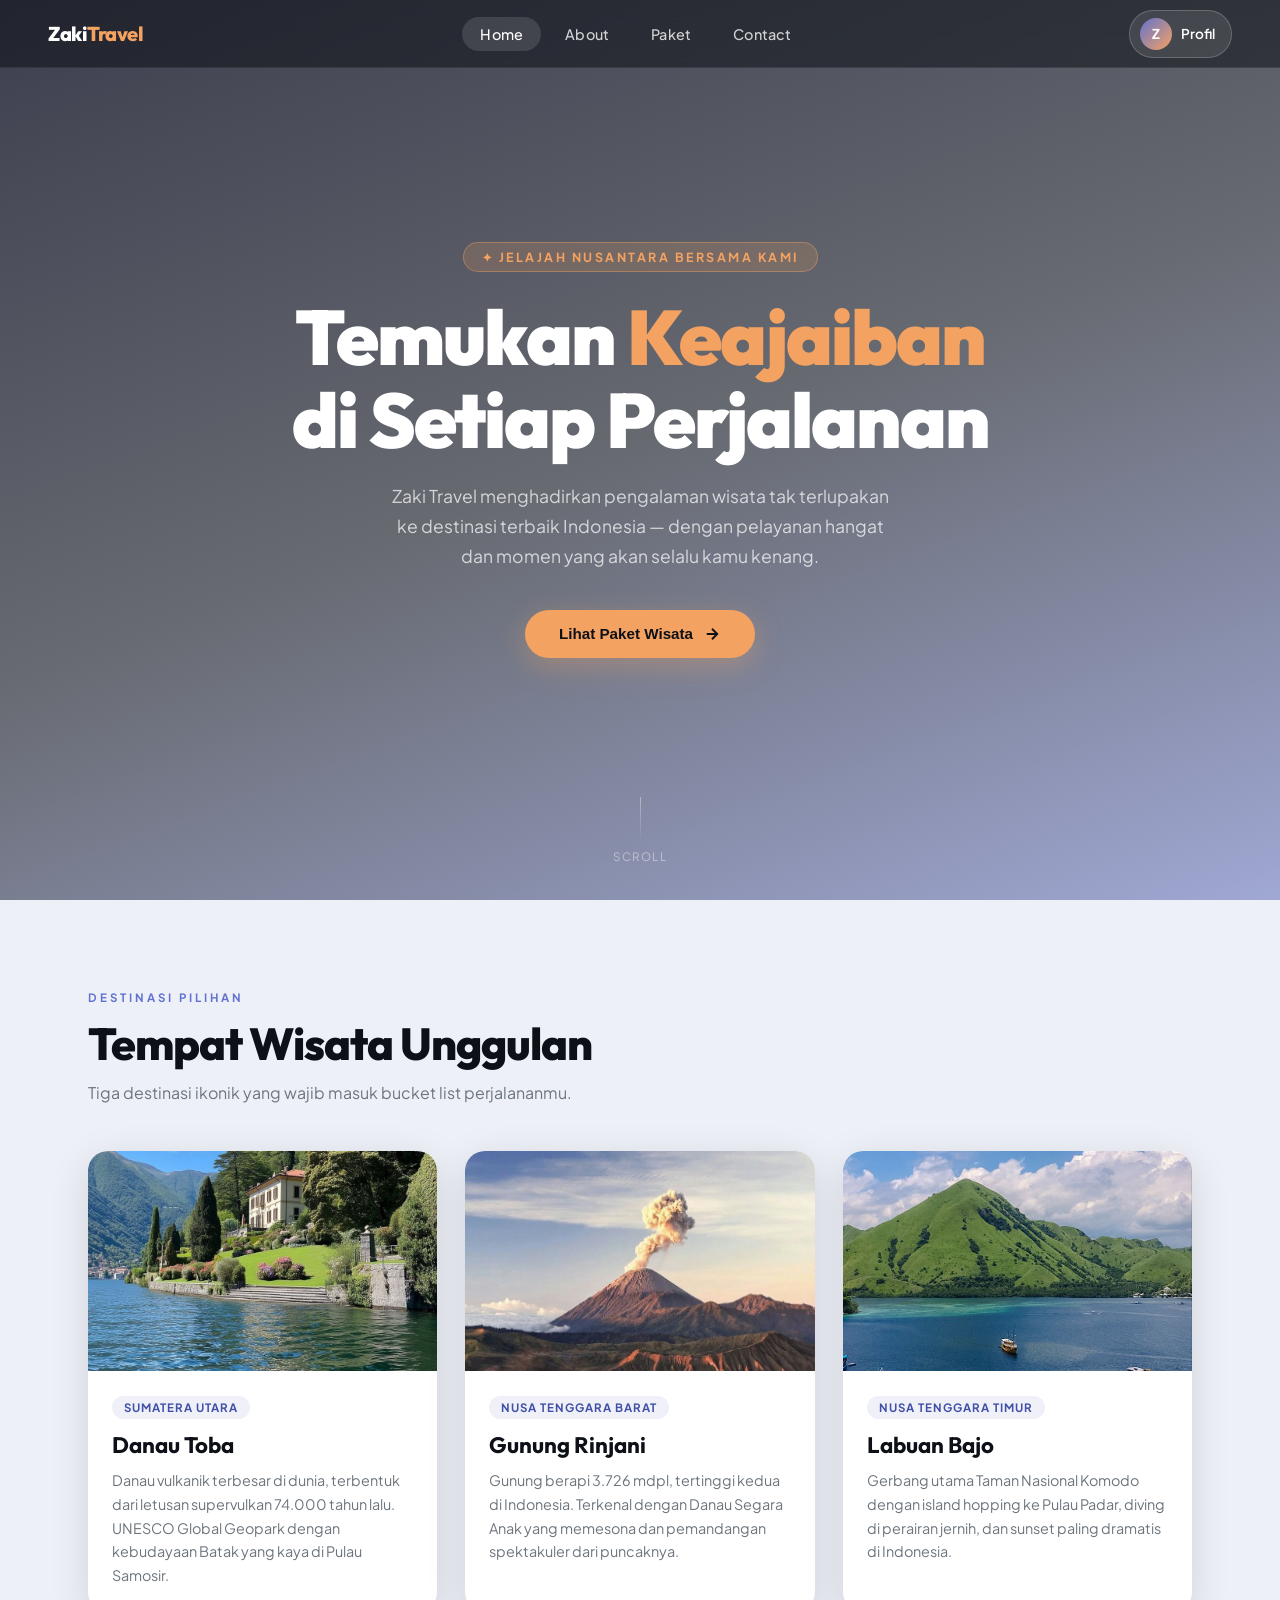
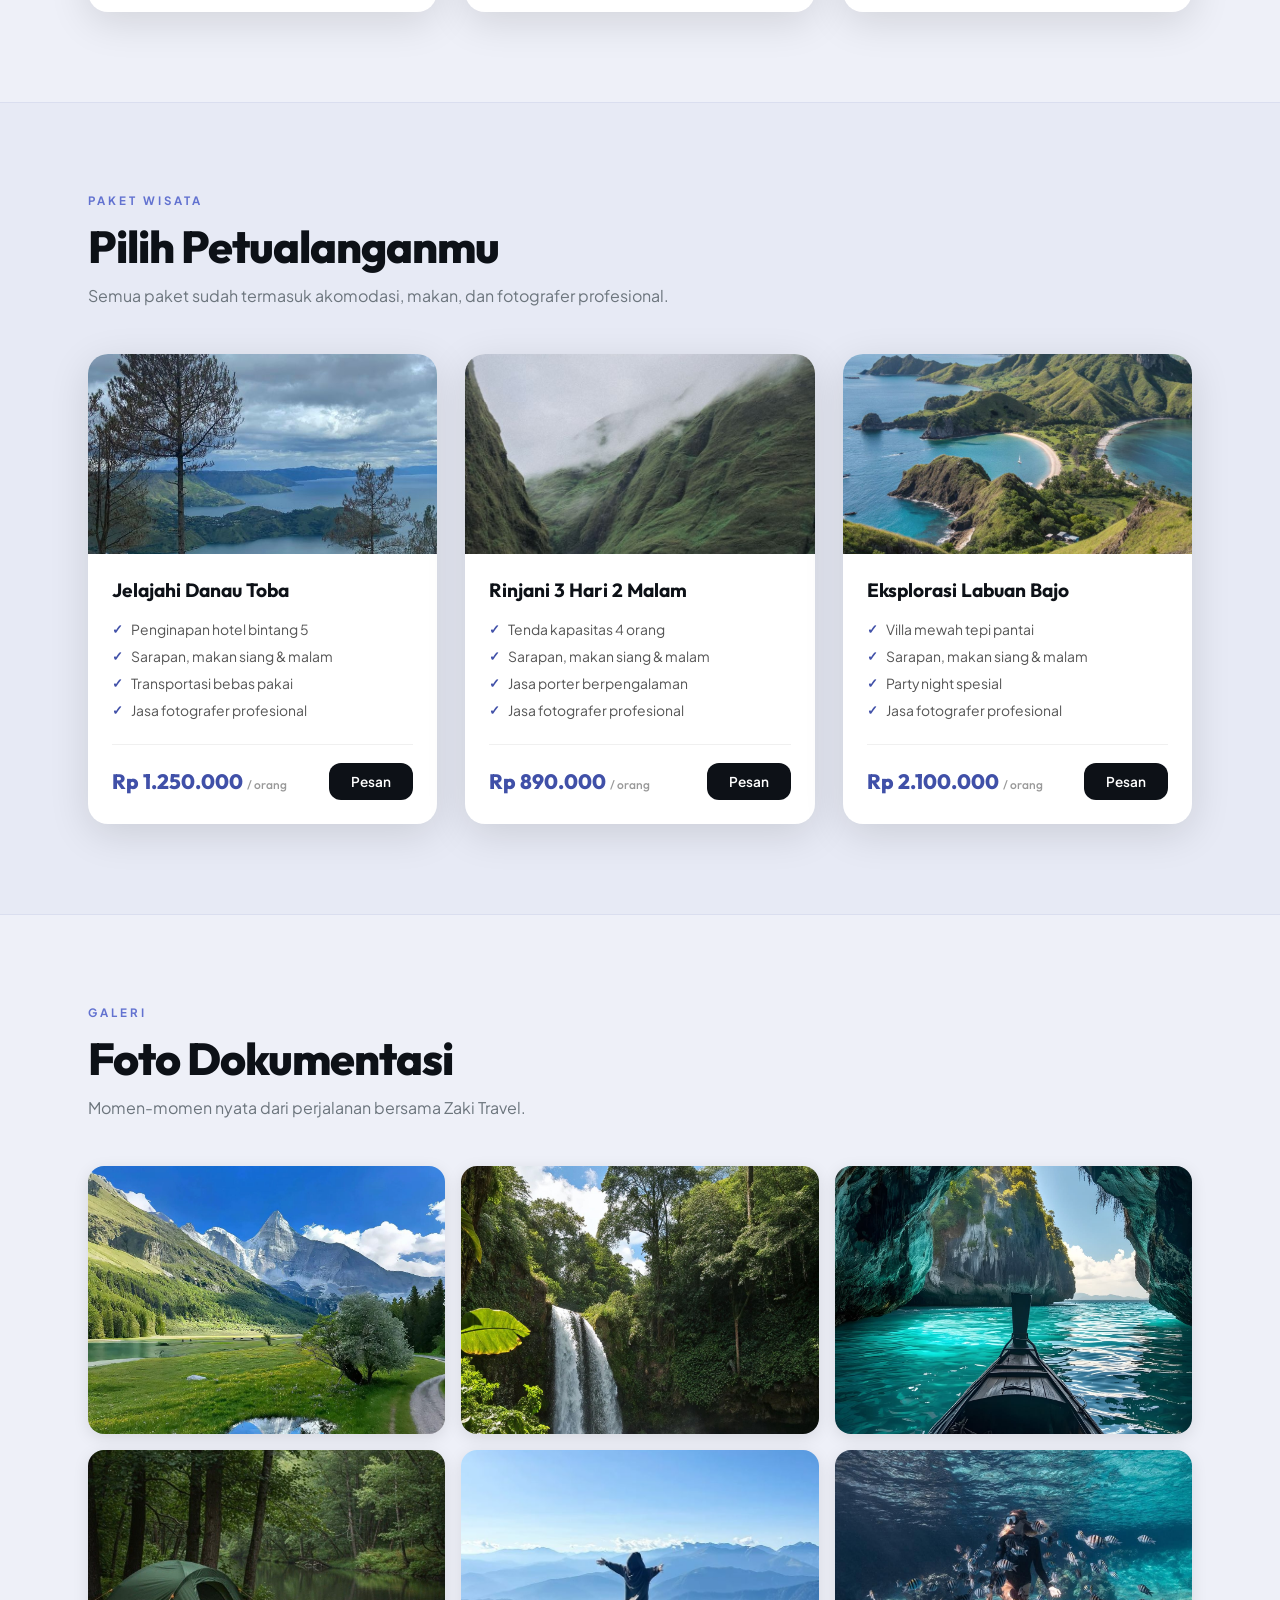
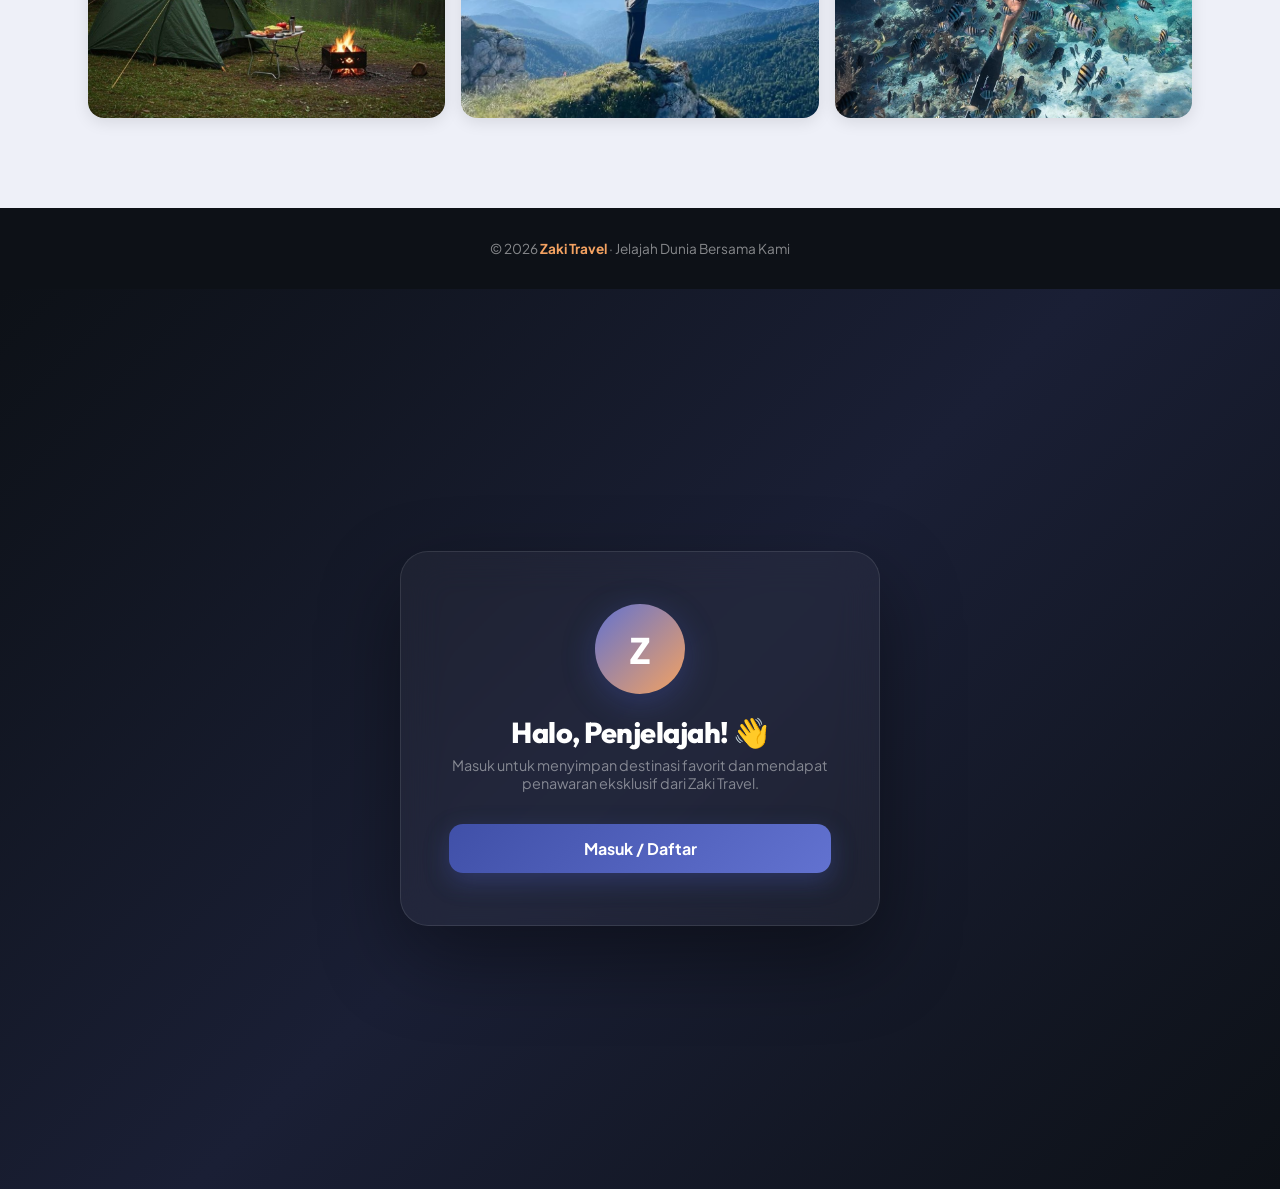
==== commit 91570e1a: "update proyek" ====
--- a/index.html
+++ b/index.html
@@ -59,7 +59,7 @@
 
                 <div class="dest-card">
                     <div class="dest-img">
-                        <img src="https://images.unsplash.com/photo-1596422846543-75c6fc197f07?w=600&q=80" alt="Danau Toba">
+                        <img src="items/dantob 2.jpg" alt="Danau Toba">
                     </div>
                     <div class="dest-body">
                         <span class="dest-tag">Sumatera Utara</span>
@@ -70,7 +70,7 @@
 
                 <div class="dest-card">
                     <div class="dest-img">
-                        <img src="https://images.unsplash.com/photo-1555400038-63f5ba517a47?w=600&q=80" alt="Gunung Rinjani">
+                        <img src="items/rinjani 2.jpg" alt="Gunung Rinjani">
                     </div>
                     <div class="dest-body">
                         <span class="dest-tag">Nusa Tenggara Barat</span>
@@ -81,7 +81,7 @@
 
                 <div class="dest-card">
                     <div class="dest-img">
-                        <img src="https://images.unsplash.com/photo-1537996194471-e657df975ab4?w=600&q=80" alt="Labuan Bajo">
+                        <img src="items/lajo 2.jpg" alt="Labuan Bajo">
                     </div>
                     <div class="dest-body">
                         <span class="dest-tag">Nusa Tenggara Timur</span>
@@ -102,7 +102,7 @@
 
                     <div class="pkg-card">
                         <div class="pkg-img">
-                            <img src="https://images.unsplash.com/photo-1596422846543-75c6fc197f07?w=600&q=80" alt="Danau Toba">
+                            <img src="items/alt d.jpg" alt="Danau Toba">
                         </div>
                         <div class="pkg-body">
                             <h3 class="pkg-name">Jelajahi Danau Toba</h3>
@@ -121,7 +121,7 @@
 
                     <div class="pkg-card">
                         <div class="pkg-img">
-                            <img src="https://images.unsplash.com/photo-1555400038-63f5ba517a47?w=600&q=80" alt="Rinjani">
+                            <img src="items/alt r.jpg" alt="Rinjani">
                         </div>
                         <div class="pkg-body">
                             <h3 class="pkg-name">Rinjani 3 Hari 2 Malam</h3>
@@ -140,7 +140,7 @@
 
                     <div class="pkg-card">
                         <div class="pkg-img">
-                            <img src="https://images.unsplash.com/photo-1537996194471-e657df975ab4?w=600&q=80" alt="Labuan Bajo">
+                            <img src="items/lajo 1.jpg" alt="Labuan Bajo">
                         </div>
                         <div class="pkg-body">
                             <h3 class="pkg-name">Eksplorasi Labuan Bajo</h3>
@@ -166,12 +166,12 @@
             <h2 class="section-title">Foto Dokumentasi</h2>
             <p class="section-sub">Momen-momen nyata dari perjalanan bersama Zaki Travel.</p>
             <div class="galeri-grid">
-                <div class="foto-item"><img src="https://images.unsplash.com/photo-1596422846543-75c6fc197f07?w=600&q=80" alt="dok1"></div>
-                <div class="foto-item"><img src="https://images.unsplash.com/photo-1555400038-63f5ba517a47?w=600&q=80" alt="dok2"></div>
-                <div class="foto-item"><img src="https://images.unsplash.com/photo-1537996194471-e657df975ab4?w=600&q=80" alt="dok3"></div>
-                <div class="foto-item"><img src="https://images.unsplash.com/photo-1516690561799-46d8f74f9abf?w=600&q=80" alt="dok4"></div>
-                <div class="foto-item"><img src="https://images.unsplash.com/photo-1506905925346-21bda4d32df4?w=600&q=80" alt="dok5"></div>
-                <div class="foto-item"><img src="https://images.unsplash.com/photo-1518548419970-58e3b4079ab2?w=600&q=80" alt="dok6"></div>
+                <div class="foto-item"><img src="items/d1.jpg" alt="dok1"></div>
+                <div class="foto-item"><img src="items/d2.jpg" alt="dok2"></div>
+                <div class="foto-item"><img src="items/d3.jpg" alt="dok3"></div>
+                <div class="foto-item"><img src="items/d4.jpg" alt="dok4"></div>
+                <div class="foto-item"><img src="items/d5.jpg" alt="dok5"></div>
+                <div class="foto-item"><img src="items/d6.jpg" alt="dok6"></div>
             </div>
         </div>
 
